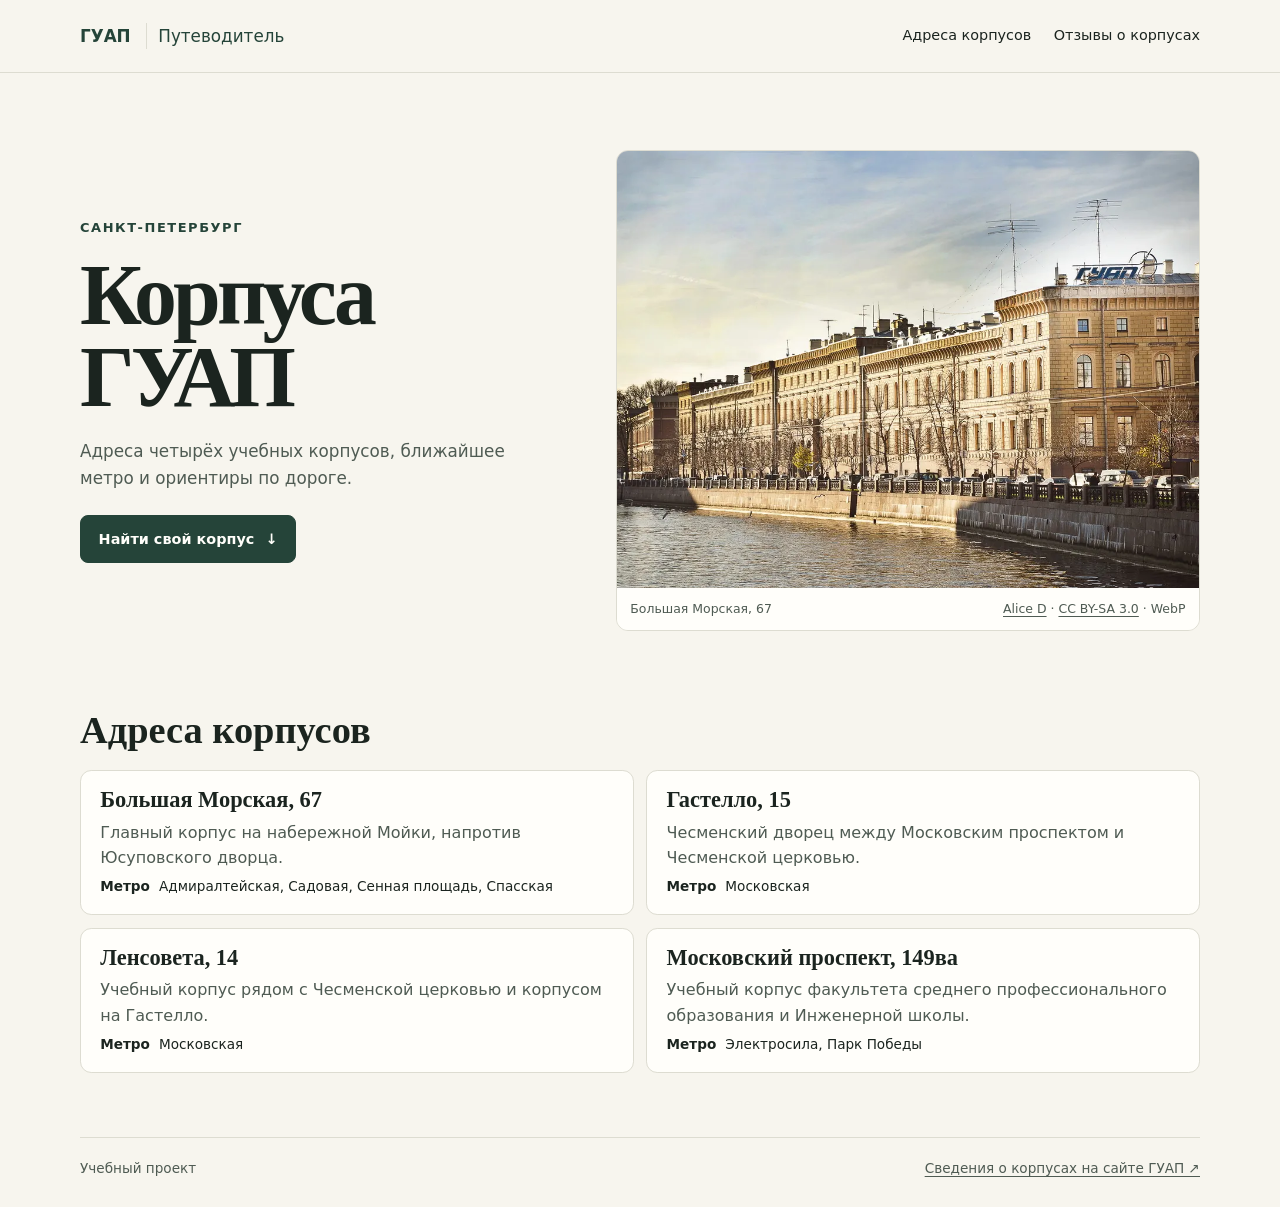
==== lab6/index.html @ dc854e10 "Add lab 6 campus guide and GitHub Pages workflow" ====
<!doctype html>
<html lang="ru">
<head>
  <meta charset="utf-8">
  <meta name="viewport" content="width=device-width, initial-scale=1">
  <meta name="description" content="Адреса учебных корпусов ГУАП в Санкт-Петербурге и ближайшие станции метро.">
  <title>Корпуса ГУАП</title>
  <link rel="stylesheet" href="style.css">
</head>
<body>
  <a class="skip-link" href="#main">К содержанию</a>
  <header class="site-header">
    <div class="shell header-inner">
      <a class="brand" href="index.html">ГУАП <span>Путеводитель</span></a>
      <nav aria-label="Разделы путеводителя">
        <a href="#campuses">Адреса корпусов</a>
        <a href="../index.html#reviews">Отзывы о корпусах</a>
      </nav>
    </div>
  </header>

  <main id="main" class="shell">
    <section class="hero" aria-labelledby="title">
      <div class="hero-copy">
        <p class="location">Санкт-Петербург</p>
        <h1 id="title">Корпуса<br>ГУАП</h1>
        <p class="lead">Адреса четырёх учебных корпусов, ближайшее метро и ориентиры по дороге.</p>
        <a class="button" href="#campuses">Найти свой корпус <span aria-hidden="true">↓</span></a>
      </div>
      <figure class="hero-photo">
        <img src="images/main-building.webp" width="1120" height="744" alt="Главный корпус ГУАП на набережной Мойки">
        <figcaption>
          <span>Большая Морская, 67</span>
          <span><a href="https://commons.wikimedia.org/wiki/File:Главное_здание_ГУАП.jpg">Alice D</a> · <a href="https://creativecommons.org/licenses/by-sa/3.0/">CC BY-SA 3.0</a> · WebP</span>
        </figcaption>
      </figure>
    </section>

    <section class="directory" id="campuses" aria-labelledby="campus-heading">
      <h2 id="campus-heading">Адреса корпусов</h2>
      <div class="campus-grid">
        <article class="campus">
          <h3>Большая Морская, 67</h3>
          <p>Главный корпус на набережной Мойки, напротив Юсуповского дворца.</p>
          <p class="metro"><span>Метро</span> Адмиралтейская, Садовая, Сенная площадь, Спасская</p>
        </article>
        <article class="campus">
          <h3>Гастелло, 15</h3>
          <p>Чесменский дворец между Московским проспектом и Чесменской церковью.</p>
          <p class="metro"><span>Метро</span> Московская</p>
        </article>
        <article class="campus">
          <h3>Ленсовета, 14</h3>
          <p>Учебный корпус рядом с Чесменской церковью и корпусом на Гастелло.</p>
          <p class="metro"><span>Метро</span> Московская</p>
        </article>
        <article class="campus">
          <h3>Московский проспект, 149ва</h3>
          <p>Учебный корпус факультета среднего профессионального образования и Инженерной школы.</p>
          <p class="metro"><span>Метро</span> Электросила, Парк Победы</p>
        </article>
      </div>
    </section>
  </main>

  <footer class="shell site-footer">
    <span>Учебный проект</span>
    <a href="https://guap.ru/sveden/common">Сведения о корпусах на сайте ГУАП ↗</a>
  </footer>
</body>
</html>
---- lab6/style.css ----
:root {
  color-scheme: light;
  --ink: #1b241f;
  --muted: #4f5b53;
  --paper: #f7f5ee;
  --white: #fffefa;
  --line: #dddcd1;
  --green: #254439;
  --serif: "Playfair Display", Georgia, serif;
  --sans: Inter, system-ui, sans-serif;
}

* { box-sizing: border-box; }
html { scroll-padding-top: 1.25rem; }

body {
  margin: 0;
  background: var(--paper);
  color: var(--ink);
  font: 1rem/1.6 var(--sans);
}

a { color: inherit; text-underline-offset: 0.22em; }
a:focus-visible { outline: 3px solid #aa5800; outline-offset: 4px; }
h1, h2, h3, p, figure { margin: 0; }
.shell { width: min(100% - 3rem, 70rem); margin-inline: auto; }

.skip-link {
  position: absolute;
  z-index: 1;
  padding: 0.75rem;
  background: var(--white);
  transform: translateY(-110%);
}

.skip-link:focus { transform: translateY(0); }
.site-header { border-bottom: 1px solid var(--line); }

.header-inner {
  display: flex;
  flex-wrap: wrap;
  justify-content: space-between;
  align-items: center;
  gap: 0.55rem 1.5rem;
  min-height: 4.5rem;
  padding-block: 0.65rem;
}

.brand {
  color: var(--green);
  font-size: 1.05rem;
  font-weight: 750;
  text-decoration: none;
}

.brand span {
  display: inline-block;
  margin-inline-start: 0.6rem;
  padding-inline-start: 0.7rem;
  border-inline-start: 1px solid var(--line);
  font-weight: 500;
}

nav {
  display: flex;
  flex-wrap: wrap;
  gap: 0.45rem 1.4rem;
  font-size: 0.9rem;
}

nav a { text-decoration: none; }
nav a:hover, nav a[aria-current] { text-decoration: underline; }

.hero {
  display: grid;
  grid-template-columns: minmax(0, 0.9fr) minmax(0, 1.1fr);
  align-items: center;
  gap: clamp(1.5rem, 4.5vw, 4.5rem);
  padding-block: clamp(2.75rem, 6vw, 5.25rem);
}

.location {
  margin-bottom: 1.05rem;
  color: var(--green);
  font-size: 0.81rem;
  font-weight: 700;
  letter-spacing: 0.12em;
  text-transform: uppercase;
}

h1, h2, h3 { font-family: var(--serif); font-weight: 700; }

h1 {
  max-width: 11ch;
  font-size: clamp(2.8rem, 6.7vw, 5.5rem);
  line-height: 0.95;
  letter-spacing: -0.045em;
}

.lead {
  max-width: 31rem;
  margin-block: 1.25rem 1.45rem;
  color: var(--muted);
  font-size: 1.05rem;
}

.button {
  display: inline-flex;
  align-items: center;
  gap: 0.7rem;
  padding: 0.7rem 1.1rem;
  border: 1px solid var(--green);
  border-radius: 0.5rem;
  background: var(--green);
  color: var(--white);
  font-size: 0.9rem;
  font-weight: 650;
  text-decoration: none;
}

.button:hover { background: #172f26; }
.hero-photo { overflow: hidden; border: 1px solid var(--line); border-radius: 0.75rem; }

.hero-photo img {
  display: block;
  width: 100%;
  height: auto;
  aspect-ratio: 4 / 3;
  object-fit: cover;
  object-position: 50% 42%;
}

.hero-photo figcaption {
  display: flex;
  justify-content: space-between;
  flex-wrap: wrap;
  gap: 0.2rem 0.75rem;
  padding: 0.7rem 0.85rem;
  background: var(--white);
  color: var(--muted);
  font-size: 0.78rem;
}

.directory { padding-bottom: clamp(2.5rem, 5vw, 4rem); }
h2 { font-size: clamp(1.8rem, 3vw, 2.55rem); line-height: 1.15; }

.campus-grid {
  display: grid;
  grid-template-columns: repeat(2, minmax(0, 1fr));
  gap: 0.8rem;
  margin-top: 1.15rem;
}

.campus {
  display: grid;
  align-content: start;
  gap: 0.35rem;
  padding: 1rem 1.2rem;
  border: 1px solid var(--line);
  border-radius: 0.7rem;
  background: var(--white);
}

.campus h3 { font-size: 1.4rem; line-height: 1.2; }
.campus p { color: var(--muted); }
.campus .metro { color: var(--ink); font-size: 0.85rem; }
.metro span { margin-inline-end: 0.35em; font-weight: 700; }

.site-footer {
  display: flex;
  justify-content: space-between;
  flex-wrap: wrap;
  gap: 0.45rem 1.25rem;
  padding-block: 1.25rem 1.7rem;
  border-top: 1px solid var(--line);
  color: var(--muted);
  font-size: 0.85rem;
}

@media (max-width: 680px) {
  .shell { width: min(100% - 2rem, 70rem); }
  .hero, .campus-grid { grid-template-columns: 1fr; }
  .hero-photo img { aspect-ratio: 16 / 10; }
}
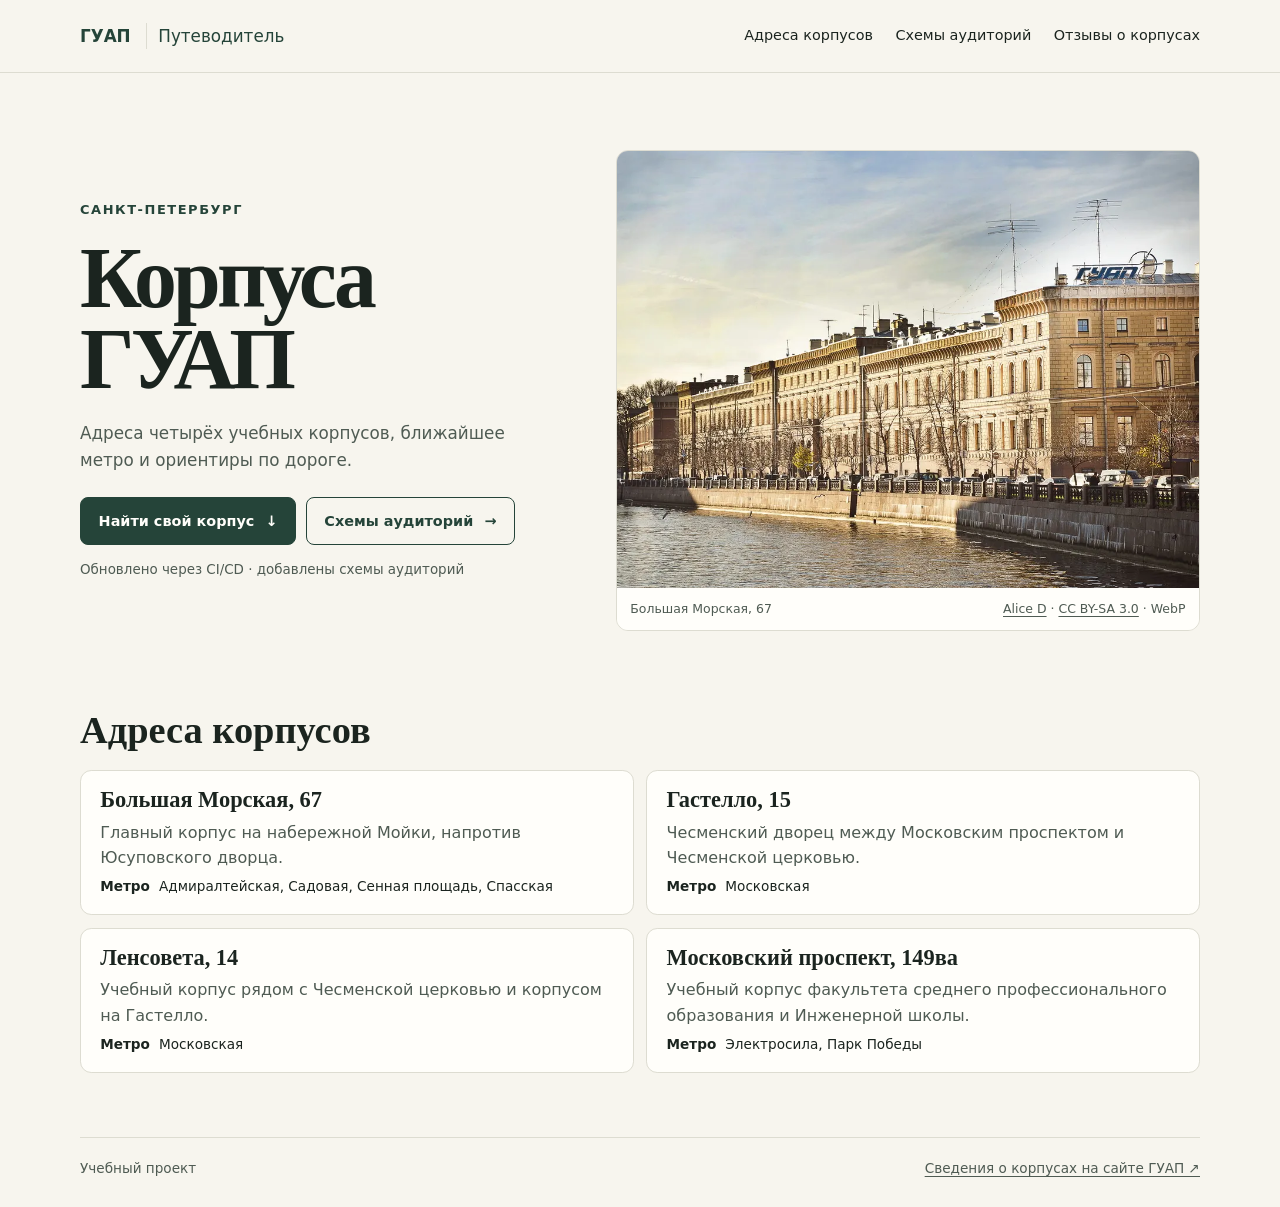
==== commit 53a7c6fb: "Add classroom maps and deployment metadata" ====
--- a/lab6/index.html
+++ b/lab6/index.html
@@ -3,7 +3,7 @@
 <head>
   <meta charset="utf-8">
   <meta name="viewport" content="width=device-width, initial-scale=1">
-  <meta name="description" content="Адреса учебных корпусов ГУАП в Санкт-Петербурге и ближайшие станции метро.">
+  <meta name="description" content="Адреса учебных корпусов и схемы аудиторий ГУАП в Санкт-Петербурге.">
   <title>Корпуса ГУАП</title>
   <link rel="stylesheet" href="style.css">
 </head>
@@ -14,6 +14,7 @@
       <a class="brand" href="index.html">ГУАП <span>Путеводитель</span></a>
       <nav aria-label="Разделы путеводителя">
         <a href="#campuses">Адреса корпусов</a>
+        <a href="auditoriums.html">Схемы аудиторий</a>
         <a href="../index.html#reviews">Отзывы о корпусах</a>
       </nav>
     </div>
@@ -25,7 +26,11 @@
         <p class="location">Санкт-Петербург</p>
         <h1 id="title">Корпуса<br>ГУАП</h1>
         <p class="lead">Адреса четырёх учебных корпусов, ближайшее метро и ориентиры по дороге.</p>
-        <a class="button" href="#campuses">Найти свой корпус <span aria-hidden="true">↓</span></a>
+        <div class="hero-actions">
+          <a class="button" href="#campuses">Найти свой корпус <span aria-hidden="true">↓</span></a>
+          <a class="button button-secondary" href="auditoriums.html">Схемы аудиторий <span aria-hidden="true">→</span></a>
+        </div>
+        <p class="release-note">Обновлено через CI/CD · добавлены схемы аудиторий</p>
       </div>
       <figure class="hero-photo">
         <img src="images/main-building.webp" width="1120" height="744" alt="Главный корпус ГУАП на набережной Мойки">
--- a/lab6/style.css
+++ b/lab6/style.css
@@ -182,3 +182,55 @@
   .hero, .campus-grid { grid-template-columns: 1fr; }
   .hero-photo img { aspect-ratio: 16 / 10; }
 }
+
+.hero-actions {
+  display: flex;
+  flex-wrap: wrap;
+  gap: 0.6rem;
+}
+
+.button-secondary {
+  background: transparent;
+  color: var(--green);
+}
+
+.button-secondary:hover { background: #e8ebe2; }
+
+.release-note {
+  margin-top: 0.9rem;
+  color: var(--muted);
+  font-size: 0.84rem;
+}
+
+.floorplans {
+  max-width: 51rem;
+  padding-block: clamp(2.8rem, 6vw, 4.6rem);
+}
+
+.floorplans h1 {
+  max-width: none;
+  font-size: clamp(2.75rem, 6vw, 4.5rem);
+}
+
+.floorplans .lead { margin-block: 1rem 1.6rem; }
+
+.floorplan-list {
+  margin: 0;
+  padding: 0;
+  border-top: 1px solid var(--line);
+  list-style: none;
+}
+
+.floorplan-list li {
+  display: flex;
+  flex-wrap: wrap;
+  justify-content: space-between;
+  align-items: center;
+  gap: 0.35rem 1.25rem;
+  padding-block: 1.05rem;
+  border-bottom: 1px solid var(--line);
+}
+
+.floorplan-list h2 { font-size: clamp(1.25rem, 3vw, 1.55rem); }
+.floorplan-list a { color: var(--green); font-weight: 650; }
+.floorplan-list a span { margin-inline-start: 0.2em; }
